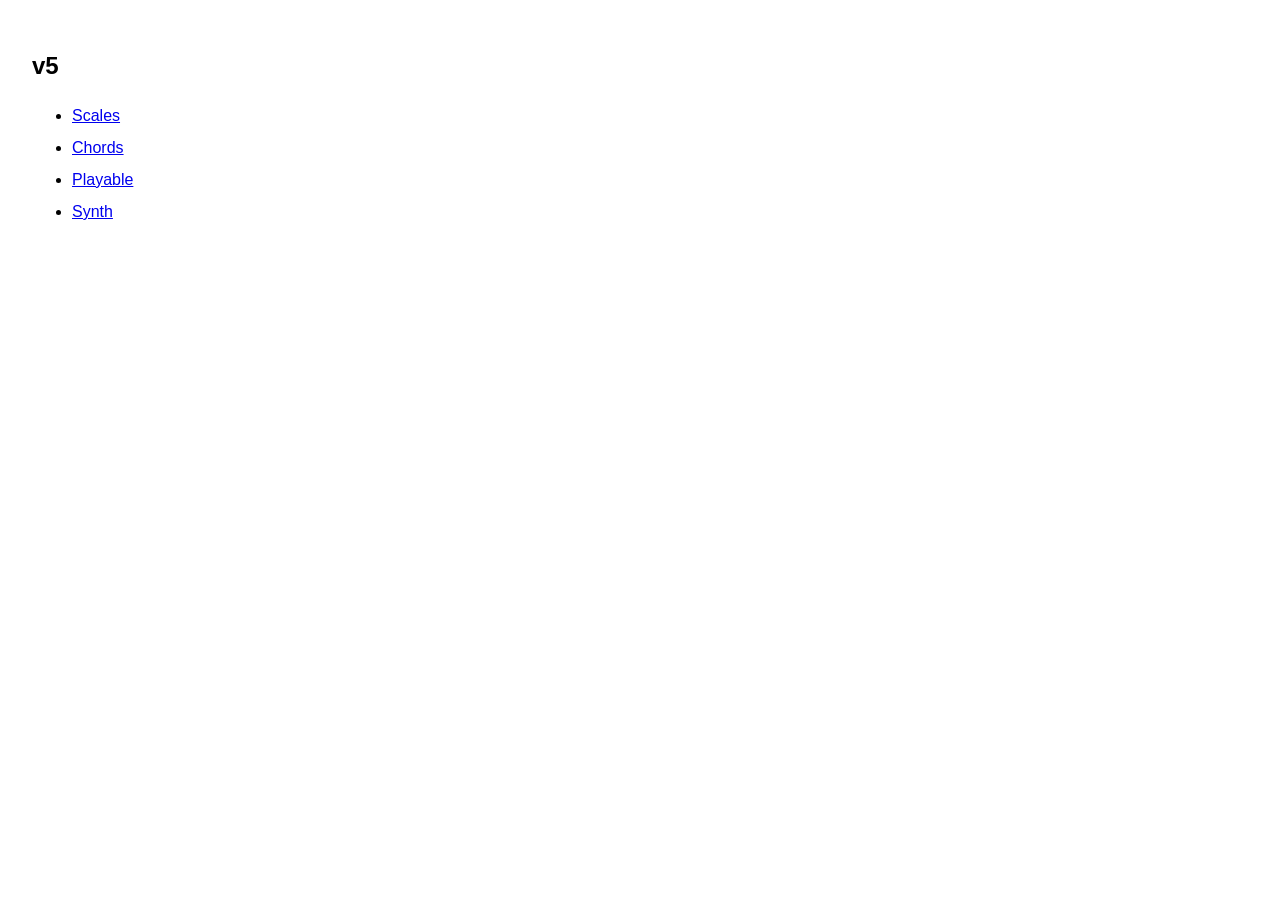
==== index.html @ 2425b84f "init" ====
<!DOCTYPE html>
<html lang="en">
<head>
    <meta charset="UTF-8">
    <meta name="viewport" content="width=device-width, initial-scale=1.0">
    <title>v5</title>
    <style>
        body { font-family: sans-serif; padding: 24px; }
        ul { line-height: 2; }
    </style>
</head>
<body>
    <h2>v5</h2>
    <ul>
        <li><a href="scales/">Scales</a></li>
        <li><a href="chords/">Chords</a></li>
        <li><a href="playable/">Playable</a></li>
        <li><a href="synth/">Synth</a></li>
    </ul>
</body>
</html>
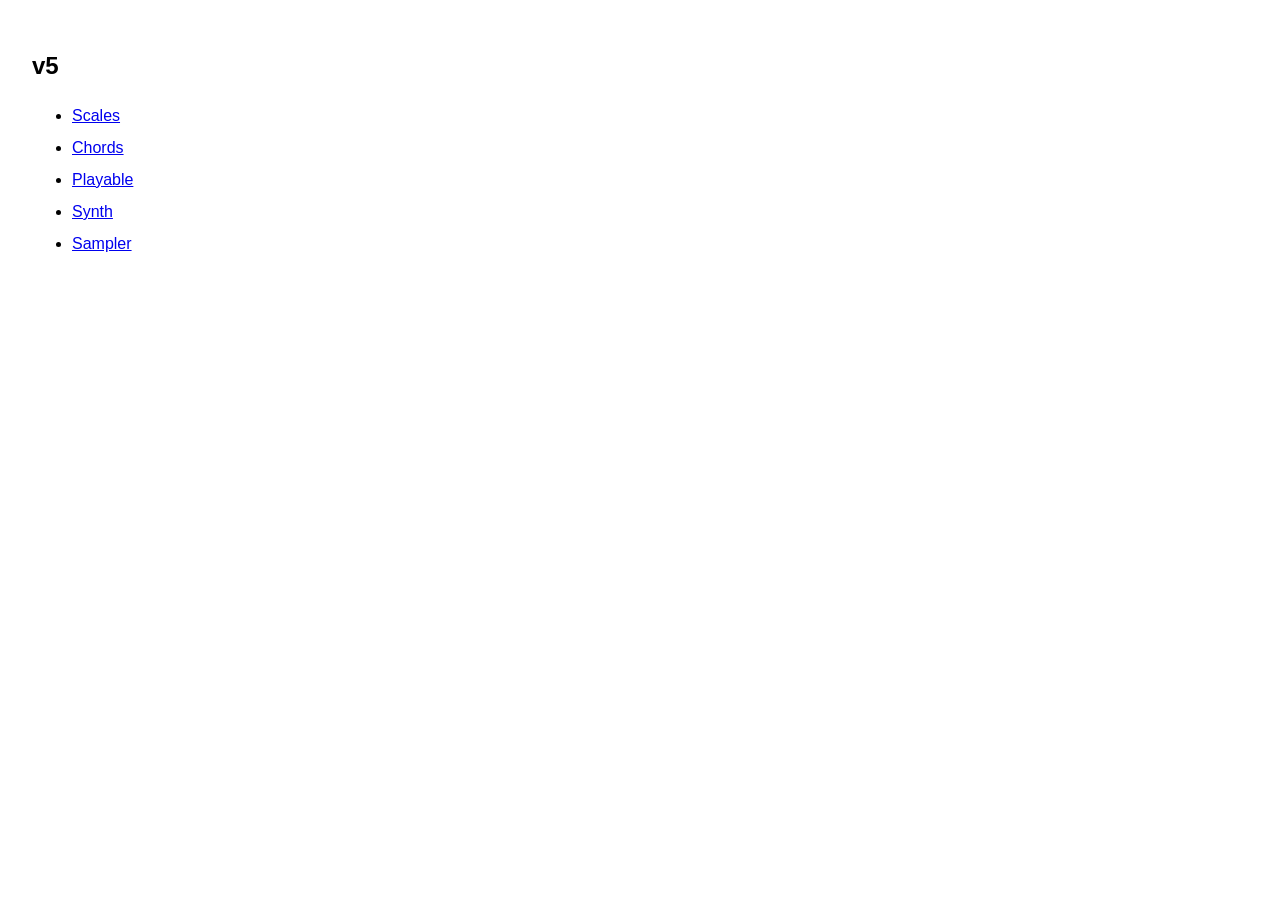
==== commit e0279dc2: "add sampler to homepage" ====
--- a/index.html
+++ b/index.html
@@ -16,6 +16,7 @@
         <li><a href="chords/">Chords</a></li>
         <li><a href="playable/">Playable</a></li>
         <li><a href="synth/">Synth</a></li>
+        <li><a href="sampler/">Sampler</a></li>
     </ul>
 </body>
 </html>
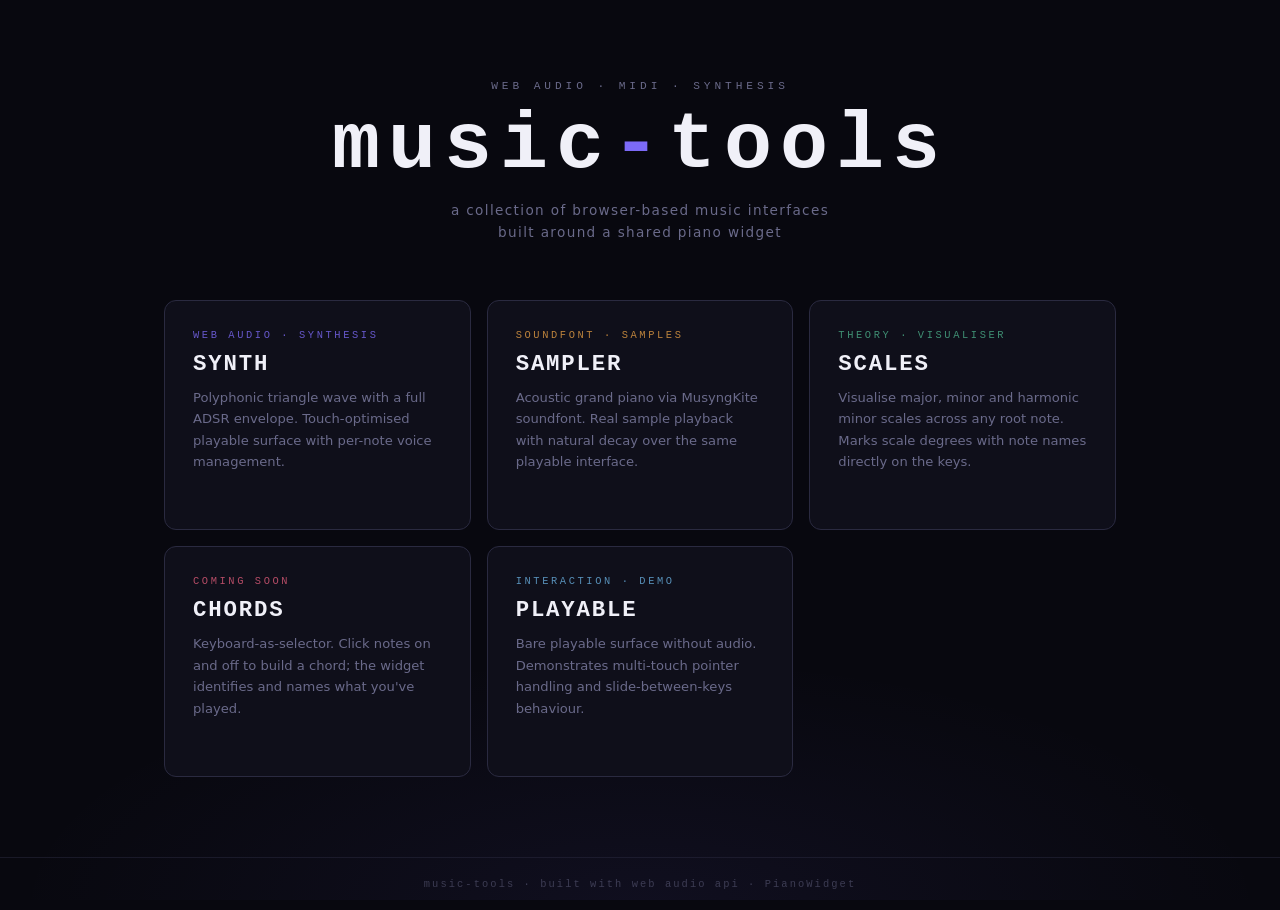
==== commit 815455fa: "global styles + homepage" ====
--- a/index.html
+++ b/index.html
@@ -3,20 +3,67 @@
 <head>
     <meta charset="UTF-8">
     <meta name="viewport" content="width=device-width, initial-scale=1.0">
-    <title>v5</title>
-    <style>
-        body { font-family: sans-serif; padding: 24px; }
-        ul { line-height: 2; }
-    </style>
+    <title>music-tools</title>
+    <link rel="stylesheet" href="./base.css">
+    <link rel="stylesheet" href="./index.css">
 </head>
 <body>
-    <h2>v5</h2>
-    <ul>
-        <li><a href="scales/">Scales</a></li>
-        <li><a href="chords/">Chords</a></li>
-        <li><a href="playable/">Playable</a></li>
-        <li><a href="synth/">Synth</a></li>
-        <li><a href="sampler/">Sampler</a></li>
-    </ul>
+
+<div class="page">
+
+    <section class="hero">
+        <p class="hero-eyebrow">web audio · midi · synthesis</p>
+        <h1 class="hero-title">music<span>-</span>tools</h1>
+        <p class="hero-sub">a collection of browser-based music interfaces built around a shared piano widget</p>
+    </section>
+
+    <nav class="tool-grid">
+
+        <a class="tool-card" href="./synth/"
+           style="--card-accent:#7c6af7; --card-accent-glow:rgba(124,106,247,0.12)">
+            <span class="card-tag">web audio · synthesis</span>
+            <span class="card-title">SYNTH</span>
+            <p class="card-desc">Polyphonic triangle wave with a full ADSR envelope. Touch-optimised playable surface with per-note voice management.</p>
+            <span class="card-arrow">open →</span>
+        </a>
+
+        <a class="tool-card" href="./sampler/"
+           style="--card-accent:#e8a045; --card-accent-glow:rgba(232,160,69,0.12)">
+            <span class="card-tag">soundfont · samples</span>
+            <span class="card-title">SAMPLER</span>
+            <p class="card-desc">Acoustic grand piano via MusyngKite soundfont. Real sample playback with natural decay over the same playable interface.</p>
+            <span class="card-arrow">open →</span>
+        </a>
+
+        <a class="tool-card" href="./scales/"
+           style="--card-accent:#4caf8a; --card-accent-glow:rgba(76,175,138,0.12)">
+            <span class="card-tag">theory · visualiser</span>
+            <span class="card-title">SCALES</span>
+            <p class="card-desc">Visualise major, minor and harmonic minor scales across any root note. Marks scale degrees with note names directly on the keys.</p>
+            <span class="card-arrow">open →</span>
+        </a>
+
+        <a class="tool-card" href="./chords/"
+           style="--card-accent:#e05c7a; --card-accent-glow:rgba(224,92,122,0.12)">
+            <span class="card-tag">coming soon</span>
+            <span class="card-title">CHORDS</span>
+            <p class="card-desc">Keyboard-as-selector. Click notes on and off to build a chord; the widget identifies and names what you've played.</p>
+            <span class="card-arrow">open →</span>
+        </a>
+
+        <a class="tool-card" href="./playable/"
+           style="--card-accent:#6ab0e0; --card-accent-glow:rgba(106,176,224,0.12)">
+            <span class="card-tag">interaction · demo</span>
+            <span class="card-title">PLAYABLE</span>
+            <p class="card-desc">Bare playable surface without audio. Demonstrates multi-touch pointer handling and slide-between-keys behaviour.</p>
+            <span class="card-arrow">open →</span>
+        </a>
+
+    </nav>
+
+    <footer class="site-footer">music-tools · built with web audio api · PianoWidget</footer>
+
+</div>
+
 </body>
 </html>
--- a/base.css
+++ b/base.css
@@ -0,0 +1,343 @@
+/* ===========================
+   RESET & BASE
+=========================== */
+*, *::before, *::after {
+    box-sizing: border-box;
+    margin: 0;
+    padding: 0;
+}
+
+:root {
+    --bg:           #08080f;
+    --bg-surface:   #0f0f1a;
+    --bg-raised:    #16162a;
+    --accent:       #7c6af7;        /* override per page */
+    --accent-dim:   #4a3fa3;
+    --accent-glow:  rgba(124, 106, 247, 0.18);
+    --text:         #dcdcec;
+    --text-dim:     #6a6a8a;
+    --border:       #2a2a40;
+    --border-light: #3a3a55;
+    --white:        #f0f0f8;
+    --radius-sm:    6px;
+    --radius-md:    12px;
+    --radius-lg:    24px;
+    --font-mono:    'Courier New', Courier, monospace;
+    --font-sans:    system-ui, -apple-system, sans-serif;
+}
+
+html, body {
+    height: 100%;
+    background: var(--bg);
+    color: var(--text);
+    font-family: var(--font-sans);
+    overflow: hidden;
+}
+
+/* ===========================
+   START OVERLAY
+=========================== */
+#start-overlay {
+    position: fixed;
+    inset: 0;
+    z-index: 200;
+    display: flex;
+    align-items: center;
+    justify-content: center;
+    background: var(--bg);
+    background-image:
+        radial-gradient(ellipse 60% 50% at 50% 80%, rgba(124,106,247,0.12) 0%, transparent 70%),
+        radial-gradient(ellipse 40% 30% at 50% 100%, rgba(124,106,247,0.08) 0%, transparent 60%);
+    transition: opacity 0.55s ease;
+}
+
+#start-overlay.fade-out {
+    opacity: 0;
+    pointer-events: none;
+}
+
+.overlay-inner {
+    display: flex;
+    flex-direction: column;
+    align-items: center;
+    gap: 12px;
+    text-align: center;
+    user-select: none;
+}
+
+.overlay-label {
+    font-family: var(--font-mono);
+    font-size: 0.7rem;
+    letter-spacing: 0.3em;
+    text-transform: uppercase;
+    color: var(--accent);
+    opacity: 0.8;
+}
+
+.overlay-title {
+    font-family: var(--font-mono);
+    font-size: clamp(3.5rem, 14vw, 7rem);
+    font-weight: 700;
+    letter-spacing: 0.12em;
+    color: var(--white);
+    line-height: 1;
+    text-shadow: 0 0 60px rgba(124,106,247,0.5);
+}
+
+.overlay-sub {
+    font-size: 0.8rem;
+    color: var(--text-dim);
+    letter-spacing: 0.15em;
+    margin-top: 4px;
+    margin-bottom: 20px;
+}
+
+.overlay-status {
+    font-family: var(--font-mono);
+    font-size: 0.7rem;
+    letter-spacing: 0.2em;
+    color: var(--text-dim);
+    min-height: 1.2em;
+}
+
+#start-btn {
+    position: relative;
+    padding: 16px 52px;
+    background: transparent;
+    border: 2px solid var(--accent);
+    border-radius: var(--radius-lg);
+    color: var(--white);
+    font-family: var(--font-mono);
+    font-size: 1rem;
+    letter-spacing: 0.35em;
+    cursor: pointer;
+    transition: background 0.2s, box-shadow 0.2s, transform 0.1s, opacity 0.2s;
+    overflow: visible;
+}
+
+#start-btn:hover:not(:disabled) {
+    background: var(--accent-glow);
+    box-shadow: 0 0 30px rgba(124,106,247,0.35);
+}
+
+#start-btn:active:not(:disabled) {
+    transform: scale(0.97);
+}
+
+#start-btn:disabled {
+    opacity: 0.5;
+    cursor: default;
+}
+
+.btn-ring {
+    position: absolute;
+    inset: -8px;
+    border-radius: calc(var(--radius-lg) + 8px);
+    border: 1px solid rgba(124,106,247,0.3);
+    animation: ring-pulse 2.4s ease-in-out infinite;
+    pointer-events: none;
+}
+
+@keyframes ring-pulse {
+    0%, 100% { opacity: 0.2; transform: scale(1); }
+    50%       { opacity: 0.7; transform: scale(1.04); }
+}
+
+/* ===========================
+   APP LAYOUT
+=========================== */
+#app {
+    display: flex;
+    flex-direction: column;
+    height: 100%;
+    opacity: 0;
+    transition: opacity 0.5s ease 0.1s;
+}
+
+#app.visible {
+    opacity: 1;
+}
+
+/* ===========================
+   HEADER
+=========================== */
+#app-header {
+    display: flex;
+    align-items: center;
+    justify-content: space-between;
+    padding: 16px 24px;
+    border-bottom: 1px solid var(--border);
+    flex-shrink: 0;
+    position: relative;
+}
+
+.back-link {
+    font-size: 0.8rem;
+    color: var(--text-dim);
+    text-decoration: none;
+    letter-spacing: 0.05em;
+    transition: color 0.15s;
+}
+.back-link:hover { color: var(--text); }
+
+.app-title {
+    font-family: var(--font-mono);
+    font-size: 0.9rem;
+    letter-spacing: 0.4em;
+    color: var(--accent);
+    position: absolute;
+    left: 50%;
+    transform: translateX(-50%);
+}
+
+.range-label {
+    font-family: var(--font-mono);
+    font-size: 0.75rem;
+    color: var(--text-dim);
+    letter-spacing: 0.1em;
+    min-width: 60px;
+    text-align: right;
+}
+
+/* ===========================
+   MAIN / STAGE
+=========================== */
+#app-main {
+    flex: 1;
+    display: flex;
+    align-items: center;
+    justify-content: center;
+    padding: 24px 16px;
+    overflow: hidden;
+}
+
+.stage {
+    position: relative;
+    width: 100%;
+    max-width: 960px;
+    display: flex;
+    flex-direction: column;
+    align-items: stretch;
+}
+
+.stage-glow {
+    position: absolute;
+    bottom: 0;
+    left: 50%;
+    transform: translateX(-50%);
+    width: 110%;
+    height: 220px;
+    background: radial-gradient(ellipse at bottom center,
+        var(--accent-glow) 0%,
+        transparent 70%);
+    pointer-events: none;
+    z-index: 0;
+}
+
+/* ===========================
+   NUDGE CONTROLS
+=========================== */
+.nudge-row {
+    display: flex;
+    justify-content: space-between;
+    align-items: center;
+    padding: 0 2px;
+    margin-bottom: 14px;
+    position: relative;
+    z-index: 1;
+}
+
+.nudge-group {
+    display: flex;
+    gap: 6px;
+}
+
+.nudge-btn {
+    padding: 8px 16px;
+    background: var(--bg-raised);
+    border: 1px solid var(--border-light);
+    border-radius: var(--radius-sm);
+    color: var(--text-dim);
+    font-family: var(--font-mono);
+    font-size: 0.75rem;
+    letter-spacing: 0.05em;
+    cursor: pointer;
+    transition: color 0.15s, border-color 0.15s, background 0.15s, box-shadow 0.15s;
+    user-select: none;
+    -webkit-tap-highlight-color: transparent;
+}
+
+.nudge-btn:hover {
+    color: var(--text);
+    border-color: var(--accent-dim);
+    background: var(--bg-surface);
+}
+
+.nudge-btn:active {
+    background: var(--accent-glow);
+    border-color: var(--accent);
+    color: var(--white);
+    box-shadow: 0 0 12px rgba(124,106,247,0.25);
+}
+
+/* ===========================
+   PIANO CONTAINER
+=========================== */
+#container {
+    width: 100%;
+    overflow: hidden;
+    border-radius: var(--radius-sm);
+    box-shadow:
+        0 0 0 1px var(--border-light),
+        0 0 40px rgba(0,0,0,0.6),
+        0 0 80px rgba(124,106,247,0.06);
+    position: relative;
+    z-index: 1;
+}
+
+canvas { display: block; }
+
+/* ===========================
+   LIVE INDICATOR
+=========================== */
+.live-indicator {
+    display: flex;
+    align-items: center;
+    justify-content: center;
+    gap: 6px;
+    margin-top: 16px;
+    position: relative;
+    z-index: 1;
+}
+
+.live-dot {
+    width: 6px;
+    height: 6px;
+    border-radius: 50%;
+    background: var(--accent);
+    animation: live-blink 2s ease-in-out infinite;
+    box-shadow: 0 0 8px var(--accent);
+}
+
+@keyframes live-blink {
+    0%, 100% { opacity: 1; }
+    50%       { opacity: 0.35; }
+}
+
+.live-text {
+    font-family: var(--font-mono);
+    font-size: 0.65rem;
+    letter-spacing: 0.3em;
+    color: var(--accent);
+    opacity: 0.7;
+}
+
+/* ===========================
+   RESPONSIVE
+=========================== */
+@media (max-height: 500px) {
+    #app-header { padding: 10px 20px; }
+    #app-main   { padding: 12px 12px; }
+    .nudge-row  { margin-bottom: 10px; }
+    .live-indicator { margin-top: 10px; }
+}
--- a/index.css
+++ b/index.css
@@ -0,0 +1,179 @@
+/* ===========================
+   HOMEPAGE LAYOUT
+   Imports base.css for tokens/reset.
+   Overrides overflow: hidden from base since
+   this page can scroll if cards grow.
+=========================== */
+html, body {
+    overflow: auto;
+}
+
+/* ===========================
+   PAGE STRUCTURE
+=========================== */
+.page {
+    min-height: 100vh;
+    display: flex;
+    flex-direction: column;
+    background-image:
+        radial-gradient(ellipse 70% 40% at 50% 100%, rgba(124,106,247,0.07) 0%, transparent 70%);
+}
+
+/* ===========================
+   HERO
+=========================== */
+.hero {
+    display: flex;
+    flex-direction: column;
+    align-items: center;
+    justify-content: center;
+    padding: 80px 24px 56px;
+    text-align: center;
+    gap: 14px;
+}
+
+.hero-eyebrow {
+    font-family: var(--font-mono);
+    font-size: 0.7rem;
+    letter-spacing: 0.35em;
+    text-transform: uppercase;
+    color: var(--text-dim);
+}
+
+.hero-title {
+    font-family: var(--font-mono);
+    font-size: clamp(2.4rem, 8vw, 5rem);
+    font-weight: 700;
+    letter-spacing: 0.1em;
+    color: var(--white);
+    line-height: 1;
+}
+
+.hero-title span {
+    color: var(--accent);
+}
+
+.hero-sub {
+    font-size: 0.85rem;
+    color: var(--text-dim);
+    letter-spacing: 0.1em;
+    max-width: 380px;
+    line-height: 1.6;
+}
+
+/* ===========================
+   TOOL GRID
+=========================== */
+.tool-grid {
+    display: grid;
+    grid-template-columns: repeat(auto-fit, minmax(260px, 1fr));
+    gap: 16px;
+    padding: 0 24px 80px;
+    max-width: 1000px;
+    margin: 0 auto;
+    width: 100%;
+}
+
+/* ===========================
+   TOOL CARD
+=========================== */
+.tool-card {
+    position: relative;
+    display: flex;
+    flex-direction: column;
+    padding: 28px 28px 24px;
+    background: var(--bg-surface);
+    border: 1px solid var(--border);
+    border-radius: var(--radius-md);
+    text-decoration: none;
+    color: var(--text);
+    overflow: hidden;
+    transition: border-color 0.2s, transform 0.2s, box-shadow 0.2s;
+    gap: 10px;
+}
+
+.tool-card::before {
+    content: '';
+    position: absolute;
+    inset: 0;
+    background: radial-gradient(ellipse 80% 60% at 50% 120%,
+        var(--card-accent-glow) 0%, transparent 70%);
+    opacity: 0;
+    transition: opacity 0.3s;
+    pointer-events: none;
+}
+
+.tool-card:hover {
+    border-color: var(--card-accent);
+    transform: translateY(-2px);
+    box-shadow: 0 8px 32px rgba(0,0,0,0.4), 0 0 0 1px var(--card-accent);
+}
+
+.tool-card:hover::before {
+    opacity: 1;
+}
+
+.tool-card:active {
+    transform: translateY(0);
+}
+
+.card-tag {
+    font-family: var(--font-mono);
+    font-size: 0.65rem;
+    letter-spacing: 0.25em;
+    text-transform: uppercase;
+    color: var(--card-accent);
+    opacity: 0.8;
+}
+
+.card-title {
+    font-family: var(--font-mono);
+    font-size: 1.4rem;
+    font-weight: 700;
+    letter-spacing: 0.08em;
+    color: var(--white);
+}
+
+.card-desc {
+    font-size: 0.82rem;
+    color: var(--text-dim);
+    line-height: 1.65;
+    flex: 1;
+}
+
+.card-arrow {
+    font-family: var(--font-mono);
+    font-size: 0.75rem;
+    color: var(--card-accent);
+    letter-spacing: 0.1em;
+    margin-top: 8px;
+    opacity: 0;
+    transform: translateX(-4px);
+    transition: opacity 0.2s, transform 0.2s;
+}
+
+.tool-card:hover .card-arrow {
+    opacity: 1;
+    transform: translateX(0);
+}
+
+/* Card accent colours — set per card via inline style vars */
+.tool-card {
+    --card-accent:      #7c6af7;
+    --card-accent-glow: rgba(124,106,247,0.12);
+}
+
+/* ===========================
+   FOOTER
+=========================== */
+.site-footer {
+    margin-top: auto;
+    padding: 20px 24px;
+    border-top: 1px solid var(--border);
+    text-align: center;
+    font-family: var(--font-mono);
+    font-size: 0.65rem;
+    letter-spacing: 0.2em;
+    color: var(--text-dim);
+    opacity: 0.5;
+}
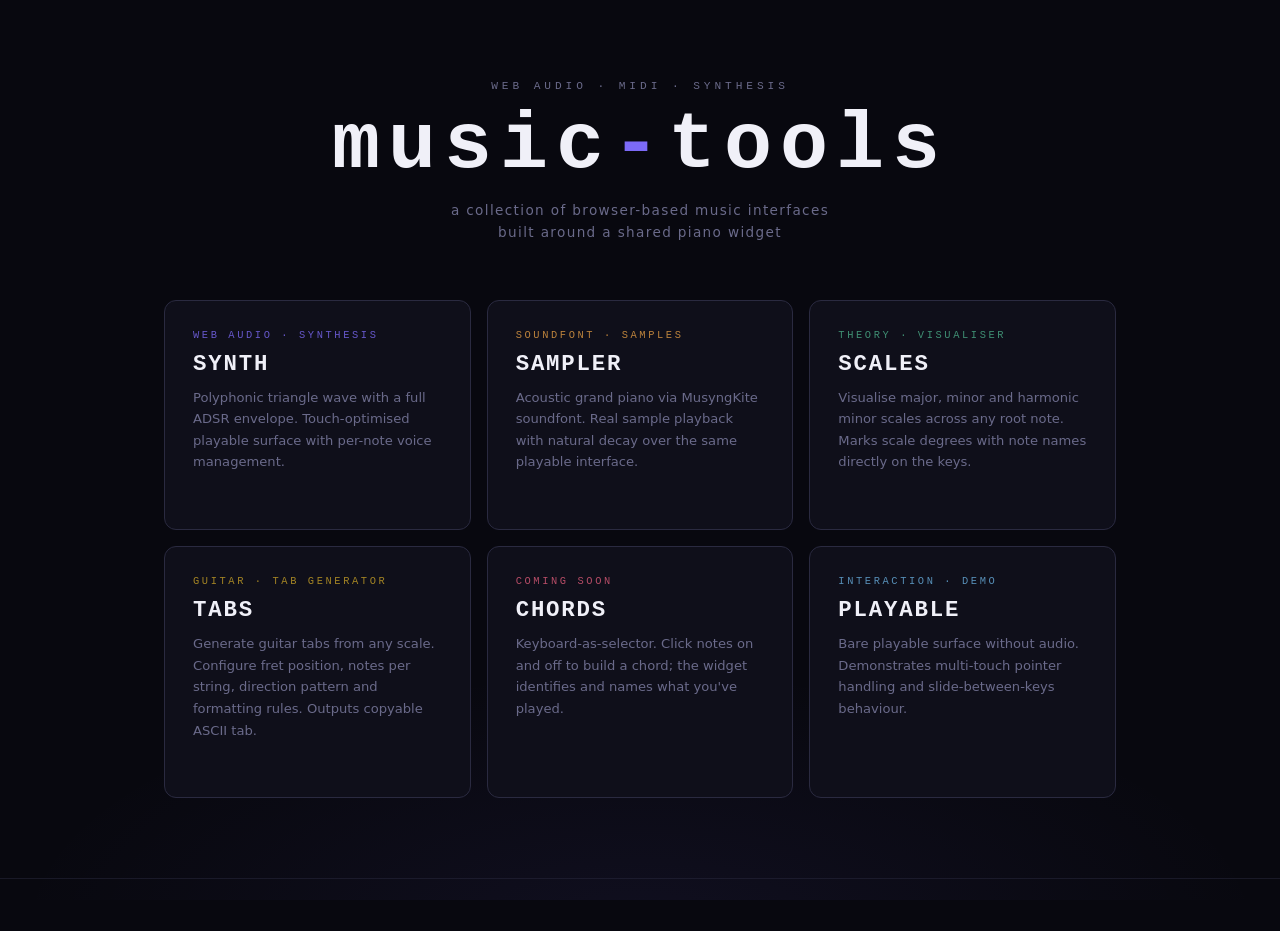
==== commit 4a9063f4: "add /tabs/" ====
--- a/index.html
+++ b/index.html
@@ -43,6 +43,14 @@
             <span class="card-arrow">open →</span>
         </a>
 
+        <a class="tool-card" href="./tabs/"
+           style="--card-accent:#c9a227; --card-accent-glow:rgba(201,162,39,0.12)">
+            <span class="card-tag">guitar · tab generator</span>
+            <span class="card-title">TABS</span>
+            <p class="card-desc">Generate guitar tabs from any scale. Configure fret position, notes per string, direction pattern and formatting rules. Outputs copyable ASCII tab.</p>
+            <span class="card-arrow">open →</span>
+        </a>
+
         <a class="tool-card" href="./chords/"
            style="--card-accent:#e05c7a; --card-accent-glow:rgba(224,92,122,0.12)">
             <span class="card-tag">coming soon</span>
@@ -66,4 +74,4 @@
 </div>
 
 </body>
-</html>
+</html>
--- a/base.css
+++ b/base.css
@@ -214,7 +214,7 @@
 .stage {
     position: relative;
     width: 100%;
-    max-width: 960px;
+    max-width: 1200px;
     display: flex;
     flex-direction: column;
     align-items: stretch;
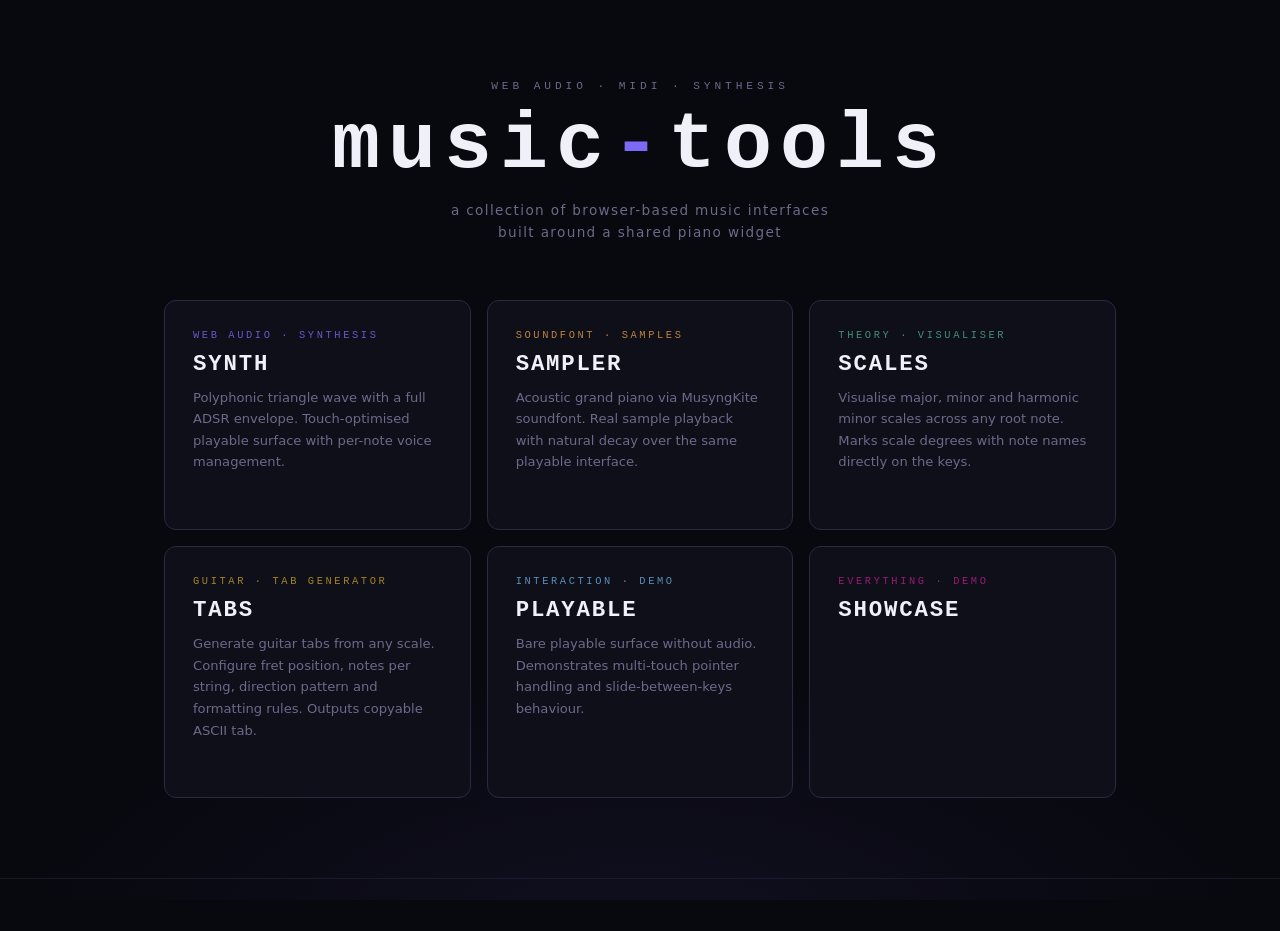
==== commit ef10caac: "refine widget in showcase and refine global colour stuff" ====
--- a/index.html
+++ b/index.html
@@ -6,6 +6,14 @@
     <title>music-tools</title>
     <link rel="stylesheet" href="./base.css">
     <link rel="stylesheet" href="./index.css">
+
+    <link rel="modulepreload" href="./core/global.js">
+    <script type="module">
+        import { applyProfileToElement } from './core/global.js';
+        document.querySelectorAll('[data-profile]').forEach(el =>
+            applyProfileToElement(el, el.dataset.profile)
+        );
+    </script>    
 </head>
 <body>
 
@@ -19,51 +27,52 @@
 
     <nav class="tool-grid">
 
-        <a class="tool-card" href="./synth/"
-           style="--card-accent:#7c6af7; --card-accent-glow:rgba(124,106,247,0.12)">
-            <span class="card-tag">web audio · synthesis</span>
-            <span class="card-title">SYNTH</span>
-            <p class="card-desc">Polyphonic triangle wave with a full ADSR envelope. Touch-optimised playable surface with per-note voice management.</p>
-            <span class="card-arrow">open →</span>
+        <a class="tool-card" href="./synth/" data-profile="synth">
+           <span class="card-tag">web audio · synthesis</span>
+           <span class="card-title">SYNTH</span>
+           <p class="card-desc">Polyphonic triangle wave with a full ADSR envelope. Touch-optimised playable surface with per-note voice management.</p>
+           <span class="card-arrow">open →</span>
         </a>
-
-        <a class="tool-card" href="./sampler/"
-           style="--card-accent:#e8a045; --card-accent-glow:rgba(232,160,69,0.12)">
+        
+        <a class="tool-card" href="./sampler/" data-profile="sampler">
             <span class="card-tag">soundfont · samples</span>
             <span class="card-title">SAMPLER</span>
             <p class="card-desc">Acoustic grand piano via MusyngKite soundfont. Real sample playback with natural decay over the same playable interface.</p>
             <span class="card-arrow">open →</span>
         </a>
 
-        <a class="tool-card" href="./scales/"
-           style="--card-accent:#4caf8a; --card-accent-glow:rgba(76,175,138,0.12)">
+        <a class="tool-card" href="./scales/" data-profile="scales">
             <span class="card-tag">theory · visualiser</span>
             <span class="card-title">SCALES</span>
             <p class="card-desc">Visualise major, minor and harmonic minor scales across any root note. Marks scale degrees with note names directly on the keys.</p>
             <span class="card-arrow">open →</span>
         </a>
 
-        <a class="tool-card" href="./tabs/"
-           style="--card-accent:#c9a227; --card-accent-glow:rgba(201,162,39,0.12)">
+        <a class="tool-card" href="./tabs/" data-profile="tabs">
             <span class="card-tag">guitar · tab generator</span>
             <span class="card-title">TABS</span>
             <p class="card-desc">Generate guitar tabs from any scale. Configure fret position, notes per string, direction pattern and formatting rules. Outputs copyable ASCII tab.</p>
             <span class="card-arrow">open →</span>
         </a>
 
-        <a class="tool-card" href="./chords/"
-           style="--card-accent:#e05c7a; --card-accent-glow:rgba(224,92,122,0.12)">
+        <!-- <a class="tool-card" href="./chords/" data-profile="chords">
             <span class="card-tag">coming soon</span>
             <span class="card-title">CHORDS</span>
             <p class="card-desc">Keyboard-as-selector. Click notes on and off to build a chord; the widget identifies and names what you've played.</p>
             <span class="card-arrow">open →</span>
-        </a>
+        </a> -->
 
-        <a class="tool-card" href="./playable/"
-           style="--card-accent:#6ab0e0; --card-accent-glow:rgba(106,176,224,0.12)">
+        <a class="tool-card" href="./playable/" data-profile="playable">
             <span class="card-tag">interaction · demo</span>
             <span class="card-title">PLAYABLE</span>
             <p class="card-desc">Bare playable surface without audio. Demonstrates multi-touch pointer handling and slide-between-keys behaviour.</p>
+            <span class="card-arrow">open →</span>
+        </a>
+
+        <a class="tool-card" href="./showcase/" data-profile="showcase">
+            <span class="card-tag">everything · demo</span>
+            <span class="card-title">SHOWCASE</span>
+            <p class="card-desc"></p>
             <span class="card-arrow">open →</span>
         </a>
 
--- a/base.css
+++ b/base.css
@@ -152,6 +152,7 @@
     height: 100%;
     opacity: 0;
     transition: opacity 0.5s ease 0.1s;
+    overflow: auto;
 }
 
 #app.visible {
@@ -208,7 +209,6 @@
     align-items: center;
     justify-content: center;
     padding: 24px 16px;
-    overflow: hidden;
 }
 
 .stage {
@@ -225,7 +225,8 @@
     bottom: 0;
     left: 50%;
     transform: translateX(-50%);
-    width: 110%;
+    width: 100%;
+    overflow: hidden;
     height: 220px;
     background: radial-gradient(ellipse at bottom center,
         var(--accent-glow) 0%,
@@ -280,12 +281,17 @@
     box-shadow: 0 0 12px rgba(124,106,247,0.25);
 }
 
+.nudge-btn:disabled {
+    opacity: 0.3;
+}
+
 /* ===========================
    PIANO CONTAINER
 =========================== */
 #container {
     width: 100%;
     overflow: hidden;
+    overflow-x: auto;
     border-radius: var(--radius-sm);
     box-shadow:
         0 0 0 1px var(--border-light),
@@ -293,6 +299,9 @@
         0 0 80px rgba(124,106,247,0.06);
     position: relative;
     z-index: 1;
+    /* until we figure out a better way to clamp so scroll is available, set a max-height */
+    max-height: 80vh; 
+
 }
 
 canvas { display: block; }
--- a/index.css
+++ b/index.css
@@ -97,16 +97,16 @@
     position: absolute;
     inset: 0;
     background: radial-gradient(ellipse 80% 60% at 50% 120%,
-        var(--card-accent-glow) 0%, transparent 70%);
+        var(--accent-glow) 0%, transparent 70%);
     opacity: 0;
     transition: opacity 0.3s;
     pointer-events: none;
 }
 
 .tool-card:hover {
-    border-color: var(--card-accent);
+    border-color: var(--accent);
     transform: translateY(-2px);
-    box-shadow: 0 8px 32px rgba(0,0,0,0.4), 0 0 0 1px var(--card-accent);
+    box-shadow: 0 8px 32px rgba(0,0,0,0.4), 0 0 0 1px var(--accent);
 }
 
 .tool-card:hover::before {
@@ -122,7 +122,7 @@
     font-size: 0.65rem;
     letter-spacing: 0.25em;
     text-transform: uppercase;
-    color: var(--card-accent);
+    color: var(--accent);
     opacity: 0.8;
 }
 
@@ -144,7 +144,7 @@
 .card-arrow {
     font-family: var(--font-mono);
     font-size: 0.75rem;
-    color: var(--card-accent);
+    color: var(--accent);
     letter-spacing: 0.1em;
     margin-top: 8px;
     opacity: 0;
@@ -159,8 +159,8 @@
 
 /* Card accent colours — set per card via inline style vars */
 .tool-card {
-    --card-accent:      #7c6af7;
-    --card-accent-glow: rgba(124,106,247,0.12);
+    --accent:      #7c6af7;
+    --accent-glow: rgba(124,106,247,0.12);
 }
 
 /* ===========================
